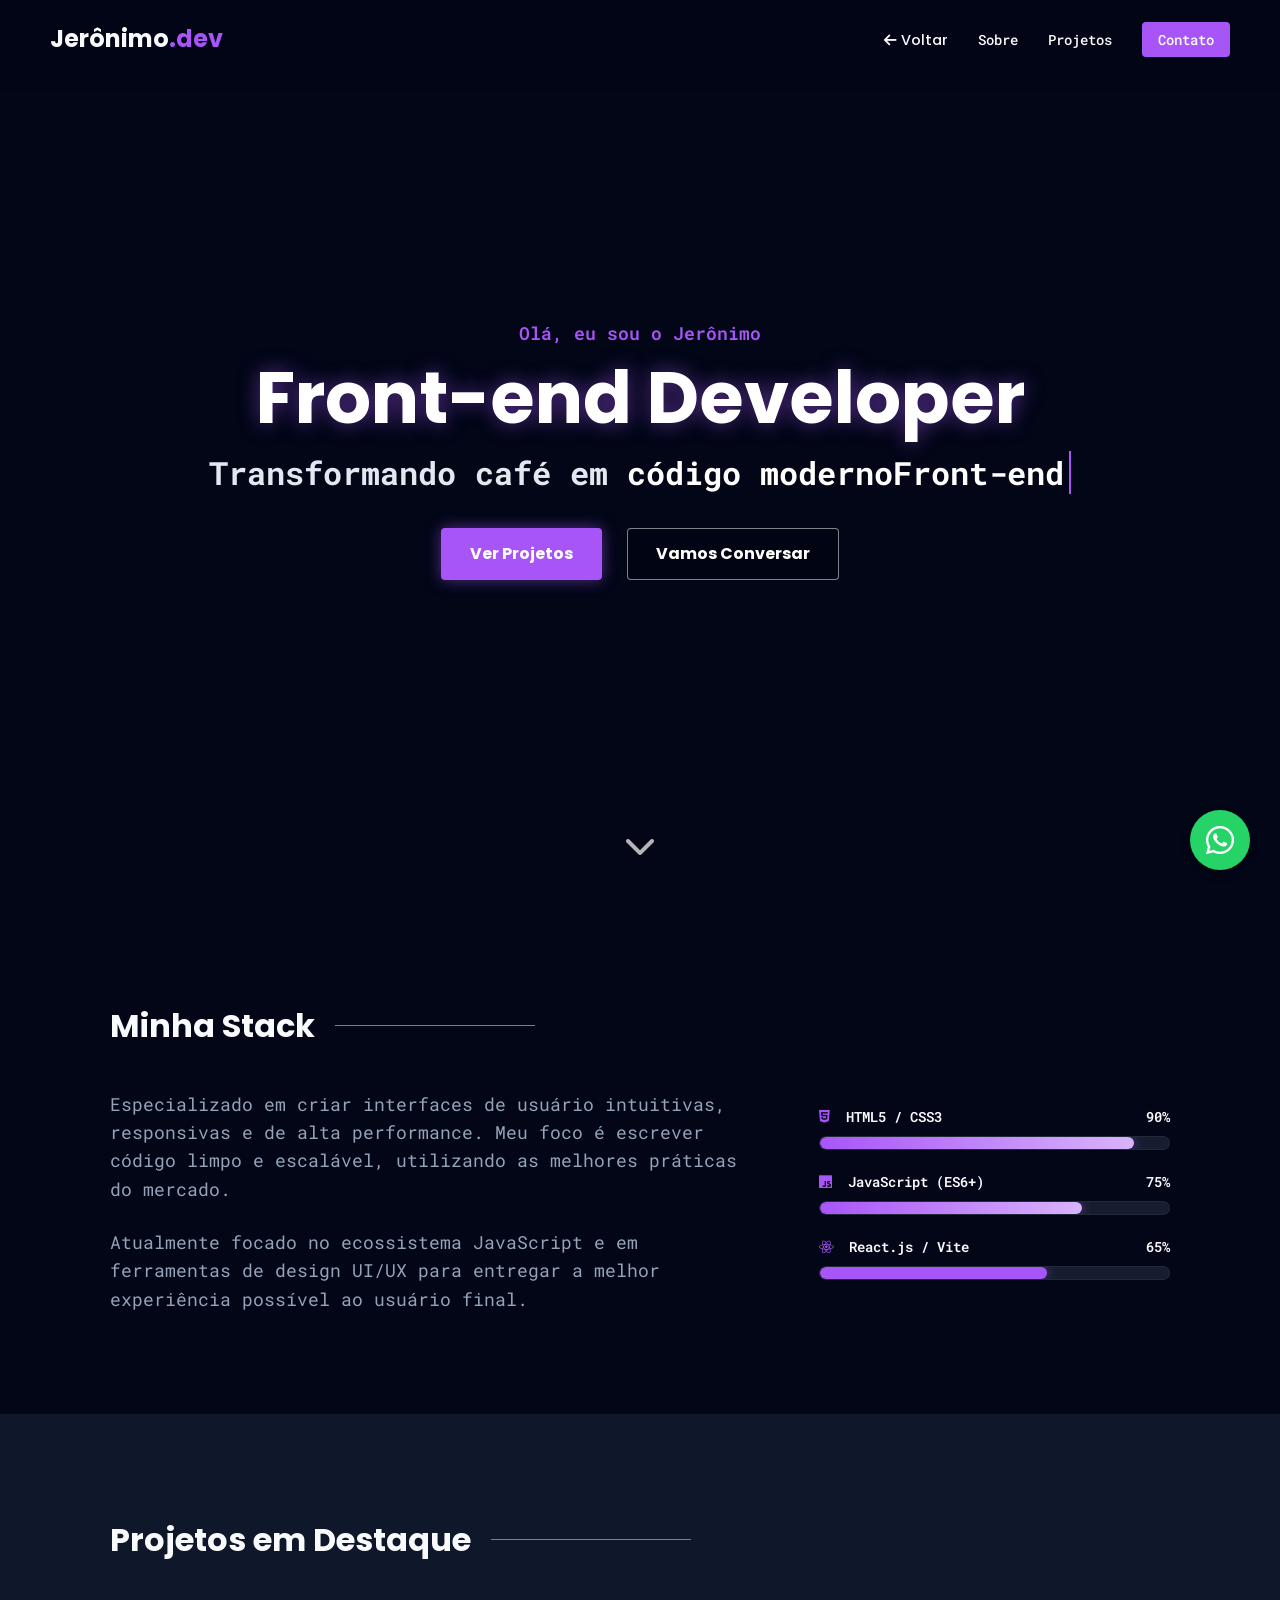
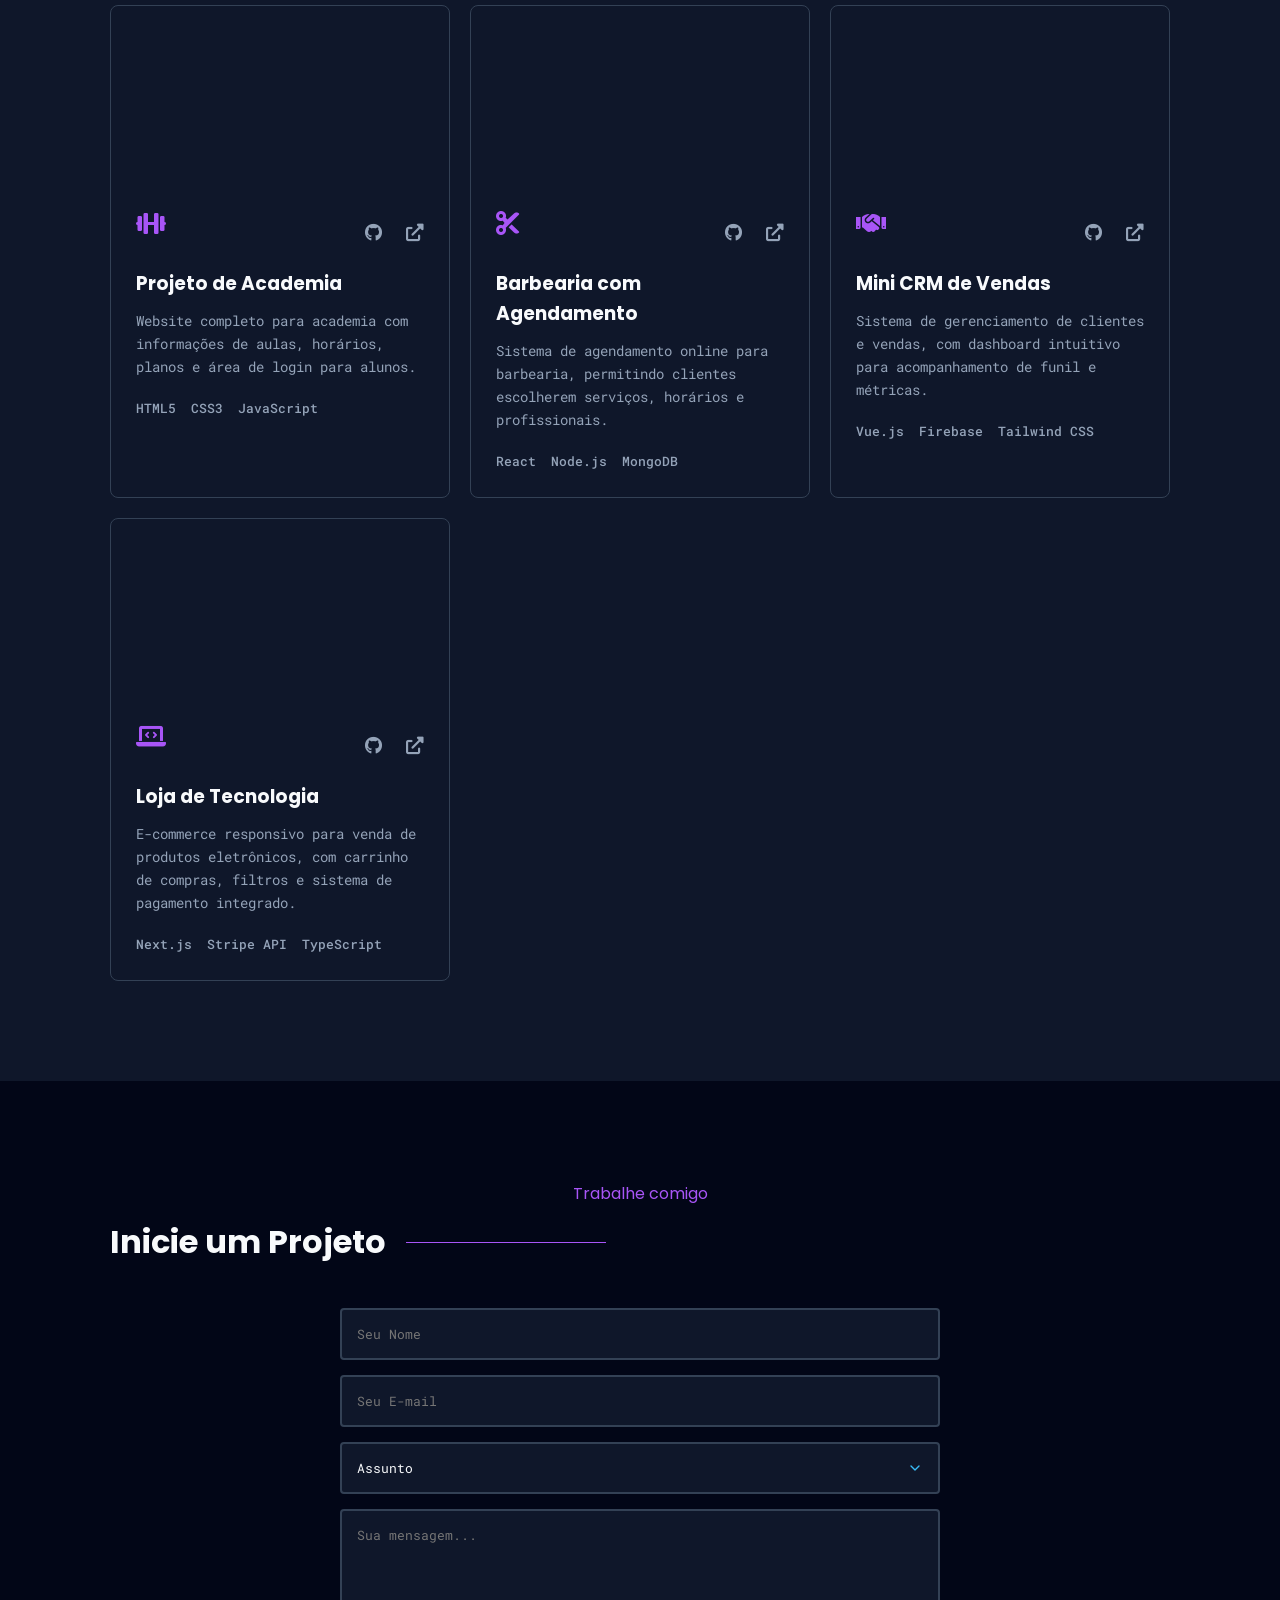
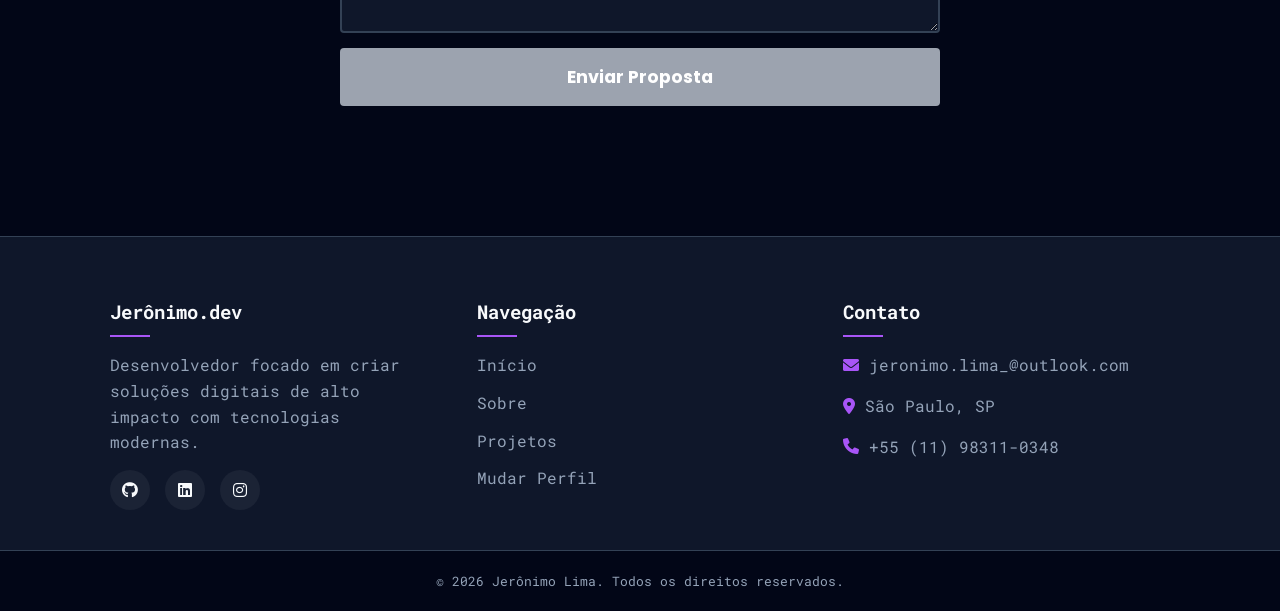
==== frontend.html @ f03e6da2 "Add files via upload" ====
<!DOCTYPE html>
<html lang="pt-br">
<head>
    <meta charset="UTF-8">
    <meta name="viewport" content="width=device-width, initial-scale=1.0">
    <link rel="icon" type="image/svg+xml" href="favicon-frontend.svg">
    <title>Jerônimo Lima | Front-end Developer</title>
    <link href="https://fonts.googleapis.com/css2?family=Poppins:wght@400;600;700&family=Roboto+Mono:wght@400;500&display=swap" rel="stylesheet">
    <link rel="stylesheet" href="https://cdnjs.cloudflare.com/ajax/libs/font-awesome/6.0.0/css/all.min.css">
    <link rel="stylesheet" href="style.css">
    <style>
        :root {
            /* Tons de roxo neon e fundo ultra escuro */
            --bg-color: #020617;      /* Slate 950 - Fundo mais profundo */
            --bg-secondary: #0f172a;  /* Slate 900 */
            --accent-color: #a855f7;  /* Roxo Neon (Purple 500) */
            --accent-glow: rgba(168, 85, 247, 0.5);
            --text-primary: #f8fafc;
        }

        /* Efeito de brilho neon para elementos principais */
        .hero-content h1 { 
            text-shadow: 0 0 20px var(--accent-glow);
        }

        .btn-primary {
            box-shadow: 0 0 15px var(--accent-glow);
            border: 1px solid rgba(168, 85, 247, 0.3);
        }

        .project-card:hover {
            box-shadow: 0 0 25px var(--accent-glow);
            border-color: var(--accent-color);
        }

        /* Ajuste na transparência da navbar para o tema dark */
        .navbar { background: rgba(2, 6, 23, 0.95); }
    </style>
</head>
<body>
    <nav class="navbar">
        <div class="logo"><a href="index.html">Jerônimo<span>.dev</span></a></div>
        <ul class="nav-links">
            <li><a href="index.html" class="highlight-text"><i class="fas fa-arrow-left"></i> Voltar</a></li>
            <li><a href="#about">Sobre</a></li>
            <li><a href="#projects">Projetos</a></li>
            <li><a href="#contact" class="btn-contact">Contato</a></li>
        </ul>
        <div class="menu-toggle"><i class="fas fa-bars"></i></div>
    </nav>

    <header id="home" class="hero" style="background: linear-gradient(rgba(2, 6, 23, 0.9), rgba(2, 6, 23, 0.8)), url('https://images.unsplash.com/photo-1555066931-4365d14bab8c?auto=format&fit=crop&q=80'); background-size: cover; background-attachment: fixed;">
        <div class="hero-content">
            <p class="greeting">Olá, eu sou o Jerônimo</p>
            <h1>Front-end Developer</h1>
            <h2 class="typewriter-text">Transformando café em <span id="typing">código moderno</span></h2>
            <div class="hero-btns">
                <a href="#projects" class="btn btn-primary">Ver Projetos</a>
                <a href="#contact" class="btn btn-outline">Vamos Conversar</a>
            </div>
        </div>
        <div class="scroll-indicator">
            <a href="#about"><i class="fas fa-chevron-down"></i></a>
        </div>
    </header>

    <section id="about" class="section">
        <div class="container">
            <h2 class="section-title">Minha Stack</h2>
            <div class="about-content">
                <div class="text">
                    <p>Especializado em criar interfaces de usuário intuitivas, responsivas e de alta performance. Meu foco é escrever código limpo e escalável, utilizando as melhores práticas do mercado.</p>
                    <br>
                    <p>Atualmente focado no ecossistema JavaScript e em ferramentas de design UI/UX para entregar a melhor experiência possível ao usuário final.</p>
                </div>
                <div class="skills-container">
                    <div class="skill-box">
                        <div class="skill-title"><span><i class="fab fa-html5"></i> HTML5 / CSS3</span><span>90%</span></div>
                        <div class="skill-bar"><div class="skill-per html" style="width: 90%;"></div></div>
                    </div>
                    <div class="skill-box">
                        <div class="skill-title"><span><i class="fab fa-js"></i> JavaScript (ES6+)</span><span>75%</span></div>
                        <div class="skill-bar"><div class="skill-per js" style="width: 75%;"></div></div>
                    </div>
                    <div class="skill-box">
                        <div class="skill-title"><span><i class="fab fa-react"></i> React.js / Vite</span><span>65%</span></div>
                        <div class="skill-bar"><div class="skill-per" style="width: 65%; background: var(--accent-color);"></div></div>
                    </div>
                </div>
            </div>
        </div>
    </section>

    <section id="projects" class="section" style="background: var(--bg-secondary);">
        <div class="container">
            <h2 class="section-title">Projetos em Destaque</h2>
            <div class="projects-grid">
                <!-- Projeto 1 -->
                <article class="project-card">
                    <img src="https://images.unsplash.com/photo-1571019625454-f45025740c0e?auto=format&fit=crop&q=80" alt="Projeto de Academia" class="card-img lazy-img" loading="lazy" decoding="async">
                    <div class="card-content">
                        <div class="card-header">
                            <i class="fas fa-dumbbell"></i>
                            <div class="links">
                                <a href="https://github.com/jeronimolima" target="_blank" title="GitHub"><i class="fab fa-github"></i></a>
                                <a href="https://github.com/jeronimolima" target="_blank" title="Link Direto"><i class="fas fa-external-link-alt"></i></a>
                            </div>
                        </div>
                        <h3>Projeto de Academia</h3>
                        <p>Website completo para academia com informações de aulas, horários, planos e área de login para alunos.</p>
                        <ul class="tech-list">
                            <li>HTML5</li>
                            <li>CSS3</li>
                            <li>JavaScript</li>
                        </ul>
                    </div>
                </article>

                <!-- Projeto 2 -->
                <article class="project-card">
                    <img src="https://images.unsplash.com/photo-1621607508756-b17fe5057579?auto=format&fit=crop&q=80" alt="Barbearia com Agendamento" class="card-img lazy-img" loading="lazy" decoding="async">
                    <div class="card-content">
                        <div class="card-header">
                            <i class="fas fa-cut"></i>
                            <div class="links">
                                <a href="https://github.com/jeronimolima" target="_blank" title="GitHub"><i class="fab fa-github"></i></a>
                                <a href="https://github.com/jeronimolima" target="_blank" title="Link Direto"><i class="fas fa-external-link-alt"></i></a>
                            </div>
                        </div>
                        <h3>Barbearia com Agendamento</h3>
                        <p>Sistema de agendamento online para barbearia, permitindo clientes escolherem serviços, horários e profissionais.</p>
                        <ul class="tech-list">
                            <li>React</li>
                            <li>Node.js</li>
                            <li>MongoDB</li>
                        </ul>
                    </div>
                </article>

                <!-- Projeto 3 -->
                <article class="project-card">
                    <img src="https://images.unsplash.com/photo-1556740738-b6a63e27c4df?auto=format&fit=crop&q=80" alt="Mini CRM de Vendas" class="card-img lazy-img" loading="lazy" decoding="async">
                    <div class="card-content">
                        <div class="card-header">
                            <i class="fas fa-handshake"></i>
                            <div class="links">
                                <a href="https://github.com/jeronimolima" target="_blank" title="GitHub"><i class="fab fa-github"></i></a>
                                <a href="https://github.com/jeronimolima" target="_blank" title="Link Direto"><i class="fas fa-external-link-alt"></i></a>
                            </div>
                        </div>
                        <h3>Mini CRM de Vendas</h3>
                        <p>Sistema de gerenciamento de clientes e vendas, com dashboard intuitivo para acompanhamento de funil e métricas.</p>
                        <ul class="tech-list">
                            <li>Vue.js</li>
                            <li>Firebase</li>
                            <li>Tailwind CSS</li>
                        </ul>
                    </div>
                </article>

                <!-- Projeto 4 (Novo) -->
                <article class="project-card">
                    <img src="https://images.unsplash.com/photo-1593642632823-8f785ba67e45?auto=format&fit=crop&q=80" alt="Loja de Tecnologia" class="card-img lazy-img" loading="lazy" decoding="async">
                    <div class="card-content">
                        <div class="card-header">
                            <i class="fas fa-laptop-code"></i>
                            <div class="links">
                                <a href="https://github.com/jeronimolima" target="_blank" title="GitHub"><i class="fab fa-github"></i></a>
                                <a href="https://github.com/jeronimolima" target="_blank" title="Link Direto"><i class="fas fa-external-link-alt"></i></a>
                            </div>
                        </div>
                        <h3>Loja de Tecnologia</h3>
                        <p>E-commerce responsivo para venda de produtos eletrônicos, com carrinho de compras, filtros e sistema de pagamento integrado.</p>
                        <ul class="tech-list">
                            <li>Next.js</li>
                            <li>Stripe API</li>
                            <li>TypeScript</li>
                        </ul>
                    </div>
                </article>
            </div>
        </div>
    </section>

    <section id="contact" class="section">
        <div class="container center-text">
            <p class="highlight-text">Trabalhe comigo</p>
            <h2 class="section-title">Inicie um Projeto</h2>
            <form id="contactForm" class="contact-form" action="https://formsubmit.co/jeronimo.lima_@outlook.com" method="POST">
                <input type="text" id="name" name="name" placeholder="Seu Nome" required>
                <input type="email" id="email" name="email" placeholder="Seu E-mail" required>
                <select id="reason" name="reason" required>
                    <option value="" disabled selected>Assunto</option>
                    <option value="freelance">Projeto Freelance</option>
                    <option value="hiring">Oportunidade de Emprego</option>
                    <option value="other">Outros</option>
                </select>
                <input type="hidden" name="_subject" value="Contato Portfólio Front-end - Jerônimo Lima">
                <input type="hidden" name="_autorespond" value="Olá! Recebi sua mensagem sobre projetos de Desenvolvimento Front-end. Analisarei os detalhes e entrarei em contato com você o mais breve possível. Atenciosamente, Jerônimo Lima.">

                <textarea name="message" placeholder="Sua mensagem..." rows="5" required></textarea>
                <button type="submit" id="submitBtn" class="btn btn-primary big-btn" disabled>Enviar Proposta</button>
            </form>
        </div>
    </section>

    <footer>
        <div class="container footer-content">
            <div class="footer-col">
                <h3>Jerônimo<span>.dev</span></h3>
                <p>Desenvolvedor focado em criar soluções digitais de alto impacto com tecnologias modernas.</p>
                <div class="social-links-footer">
                    <a href="https://github.com/jeronimolima" target="_blank"><i class="fab fa-github"></i></a>
                    <a href="https://www.linkedin.com/in/jeronimolima/" target="_blank"><i class="fab fa-linkedin"></i></a>
                    <a href="https://www.instagram.com/jeronimolima/" target="_blank"><i class="fab fa-instagram"></i></a>
                </div>
            </div>
            <div class="footer-col">
                <h3>Navegação</h3>
                <ul>
                    <li><a href="#home">Início</a></li>
                    <li><a href="#about">Sobre</a></li>
                    <li><a href="#projects">Projetos</a></li>
                    <li><a href="index.html">Mudar Perfil</a></li>
                </ul>
            </div>
            <div class="footer-col">
                <h3>Contato</h3>
                <p><i class="fas fa-envelope"></i> jeronimo.lima_@outlook.com</p>
                <p><i class="fas fa-map-marker-alt"></i> São Paulo, SP</p>
                <p><i class="fas fa-phone"></i> +55 (11) 98311-0348</p>
            </div>
        </div>
        <div class="footer-bottom">
            <p>&copy; <span id="year">2026</span> Jerônimo Lima. Todos os direitos reservados.</p>
        </div>
    </footer>

    <!-- Botão Flutuante WhatsApp -->
    <a href="https://wa.me/5511983110348?text=Olá%20Jerônimo,%20tenho%20interesse%20em%20um%20projeto%20de%20Desenvolvimento%20Front-end." class="btn-whatsapp" target="_blank" title="Falar pelo WhatsApp">
        <i class="fab fa-whatsapp"></i>
    </a>

    <!-- Botão Voltar Fixo para Mobile -->
    <a href="index.html" class="btn-back-floating" title="Voltar ao Menu"><i class="fas fa-arrow-left"></i></a>

    <script src="script.js"></script>
</body>
</html>
---- style.css ----
/* Variáveis e Reset */
:root {
    --bg-color: #0f172a; /* Fundo Escuro (Slate 900) - Combina com o banner */
    --bg-secondary: #1e293b; /* Fundo Cartões (Slate 800) */
    --text-primary: #f1f5f9; /* Texto Claro (Slate 100) */
    --text-secondary: #94a3b8; /* Texto Secundário (Slate 400) */
    --accent-color: #38bdf8; /* Azul Elétrico (Sky 400) - Contraste moderno */
    --accent-glow: rgba(56, 189, 248, 0.2);
    --font-heading: 'Poppins', sans-serif;
    --font-body: 'Roboto Mono', monospace;
    --transition: all 0.3s ease-in-out;
}

* {
    margin: 0;
    padding: 0;
    box-sizing: border-box;
}

body {
    background-color: var(--bg-color);
    color: var(--text-primary);
    font-family: var(--font-body);
    line-height: 1.6;
    overflow-x: hidden;
}

/* Utilitários */
a { text-decoration: none; color: inherit; transition: var(--transition); }
ul { list-style: none; }

.container {
    max-width: 1100px;
    margin: 0 auto;
    padding: 0 20px;
}

.section { padding: 100px 0; }
.section-title {
    font-family: var(--font-heading);
    font-size: 2rem;
    color: var(--text-primary);
    margin-bottom: 40px;
    display: flex;
    align-items: center;
}
.section-title::after {
    content: "";
    display: block;
    width: 200px;
    height: 1px;
    background: var(--accent-color);
    margin-left: 20px;
    opacity: 1;
}

/* Navbar */
.navbar {
    display: flex;
    justify-content: space-between;
    align-items: center;
    padding: 20px 50px;
    position: fixed;
    width: 100%;
    top: 0;
    background: rgba(15, 23, 42, 0.95); /* Fundo escuro translúcido */
    backdrop-filter: blur(10px);
    z-index: 1000;
    box-shadow: 0 2px 10px rgba(0,0,0,0.3);
    transition: transform 0.3s ease-in-out;
}

/* Classe para esconder a navbar ao rolar para baixo */
.navbar.navbar-hidden {
    transform: translateY(-100%);
}

.logo {
    font-family: var(--font-heading);
    font-size: 1.5rem;
    font-weight: 700;
}
.logo span { color: var(--accent-color); }

.nav-links { display: flex; gap: 30px; }
.nav-links a {
    font-size: 0.9rem;
    color: var(--text-primary);
    font-weight: 500;
}
.nav-links a:hover { color: var(--accent-color); }

.btn-contact {
    background-color: var(--accent-color);
    color: #fff !important;
    padding: 8px 16px;
    border-radius: 4px;
}
.btn-contact:hover { opacity: 0.9; transform: translateY(-2px); }

/* Hero Section */
.hero {
    height: 100vh;
    display: flex;
    align-items: center;
    justify-content: center; /* Centraliza o conteúdo */
    text-align: center; /* Alinha texto ao centro */
    padding: 0 10%;
    /* Imagem de fundo com sobreposição escura e efeito Parallax */
    background: linear-gradient(rgba(15, 23, 42, 0.8), rgba(15, 23, 42, 0.6)), url('jeronimo_banner.jpeg');
    background-size: cover;
    background-position: center top;
    background-attachment: fixed;
    position: relative;
}

.hero-content h1 {
    font-family: var(--font-heading);
    font-size: 4.5rem;
    margin: 10px 0;
    line-height: 1.1;
    color: #ffffff; /* Texto branco para contraste */
}

.greeting { color: var(--accent-color); font-size: 1.1rem; font-weight: 600; }
.typewriter-text { font-size: 2rem; color: #e2e8f0; margin-bottom: 30px; }
#typing { color: #ffffff; border-right: 2px solid var(--accent-color); padding-right: 5px; animation: blink 0.7s infinite; }

@keyframes blink { 50% { border-color: transparent; } }

.btn {
    display: inline-block;
    padding: 12px 28px;
    border-radius: 4px;
    font-weight: bold;
    font-family: var(--font-heading);
    cursor: pointer;
    transition: var(--transition);
}

.btn-primary {
    background: var(--accent-color);
    border: 1px solid transparent;
    color: #ffffff;
    box-shadow: 0 4px 6px var(--accent-glow);
}
.btn-primary:hover {
    background: #1d4ed8;
    box-shadow: 0 6px 12px var(--accent-glow);
    transform: translateY(-3px);
}

.btn:disabled {
    background-color: #9ca3af;
    cursor: not-allowed;
    border-color: transparent;
    color: #fff;
    box-shadow: none;
    transform: none !important;
}

.btn-outline {
    margin-left: 15px;
    color: #ffffff; /* Texto branco no banner escuro */
    border: 1px solid rgba(255, 255, 255, 0.5);
    background: rgba(0,0,0,0.2); /* Fundo sutil */
}
.btn-outline:hover { 
    border-color: var(--accent-color); 
    color: #fff; 
    background: var(--accent-color); 
}

/* Scroll Indicator (Seta Animada) */
.scroll-indicator {
    position: absolute;
    bottom: 30px;
    left: 50%;
    transform: translateX(-50%);
    z-index: 10;
    animation: bounce 2s infinite;
}

.scroll-indicator a {
    color: #ffffff;
    font-size: 2rem;
    opacity: 0.7;
    transition: opacity 0.3s;
}

.scroll-indicator a:hover { opacity: 1; color: var(--accent-color); }

@keyframes bounce {
    0%, 20%, 50%, 80%, 100% {
        transform: translateX(-50%) translateY(0);
    }
    40% {
        transform: translateX(-50%) translateY(-20px);
    }
    60% {
        transform: translateX(-50%) translateY(-10px);
    }
}

/* About / Tech Stack */
.about-content {
    display: flex;
    justify-content: space-between;
    align-items: center;
    gap: 50px;
}
.text p { color: var(--text-secondary); font-size: 1.1rem; }

/* Skills Progress Bars */
.skills-container {
    width: 100%;
    max-width: 450px; /* Limita a largura para não ficar esticado */
}
.skill-box { margin-bottom: 20px; }

.skill-title {
    display: flex;
    justify-content: space-between;
    margin-bottom: 8px;
    font-weight: 600;
    color: var(--text-primary);
    font-size: 0.9rem;
}

.skill-title i {
    margin-right: 8px;
    color: var(--accent-color);
}

/* Tooltips Animados */
.tooltip-trigger {
    position: relative;
    cursor: pointer;
}

.tooltip-trigger::after {
    content: attr(data-tooltip);
    position: absolute;
    bottom: 125%; /* Posiciona acima do texto */
    left: 50%;
    transform: translateX(-50%) translateY(10px);
    background-color: var(--text-primary);
    color: #fff;
    padding: 5px 10px;
    border-radius: 4px;
    font-size: 0.75rem;
    white-space: nowrap;
    opacity: 0;
    visibility: hidden;
    transition: var(--transition);
    pointer-events: none;
    box-shadow: 0 4px 6px rgba(0,0,0,0.1);
    z-index: 10;
}

/* Triângulo do Tooltip */
.tooltip-trigger::before {
    content: '';
    position: absolute;
    bottom: 115%;
    left: 50%;
    transform: translateX(-50%) translateY(10px);
    border: 5px solid transparent;
    border-top-color: var(--text-primary);
    opacity: 0;
    visibility: hidden;
    transition: var(--transition);
    z-index: 10;
}

.tooltip-trigger:hover::after,
.tooltip-trigger:hover::before {
    opacity: 1;
    visibility: visible;
    transform: translateX(-50%) translateY(0);
}

.skill-bar {
    height: 14px;
    background: rgba(51, 65, 85, 0.4); /* Fundo translúcido para efeito glass */
    border-radius: 20px;
    overflow: hidden;
    border: 1px solid rgba(255, 255, 255, 0.05);
}

.skill-per {
    height: 100%;
    background: linear-gradient(90deg, var(--accent-color) 0%, #ffffff 180%);
    border-radius: 20px;
    animation: fillBars 2s ease-out forwards;
    box-shadow: 0 0 12px var(--accent-glow);
    width: 0; /* Começa zerado para animação */
    position: relative;
}

/* Definição das porcentagens finais */
.skill-per.html { width: 90%; }
.skill-per.css { width: 85%; }
.skill-per.js { width: 75%; }
/* Classes utilitárias para Logística */
.skill-per.p-100 { width: 100%; }
.skill-per.p-95 { width: 95%; }

@keyframes fillBars {
    from { width: 0; }
}

/* Project Grid (Glassmorphism Cards) */
.projects-grid {
    display: grid;
    grid-template-columns: repeat(auto-fill, minmax(300px, 1fr));
    gap: 20px;
}

.project-card {
    background: var(--bg-secondary);
    padding: 0; /* Remove padding para a imagem preencher as bordas */
    overflow: hidden; /* Garante que a imagem respeite o border-radius */
    border-radius: 8px;
    transition: var(--transition);
    border: 1px solid #334155; /* Borda mais escura e sutil */
    display: flex;
    flex-direction: column;
}

.project-card .card-img {
    width: 100%;
    height: 180px;
    object-fit: cover;
    border-bottom: 1px solid #334155;
    opacity: 0;
    transition: opacity 0.8s ease-in-out;
    background-color: var(--bg-secondary); /* Placeholder enquanto carrega */
}

.project-card .card-img.loaded {
    opacity: 1;
}

.card-content { padding: 25px; }

.project-card:hover {
    transform: translateY(-10px);
    border-color: var(--accent-color);
    box-shadow: 0 10px 30px -15px rgba(0, 0, 0, 0.1);
}

.card-header {
    display: flex;
    justify-content: space-between;
    margin-bottom: 20px;
    color: var(--accent-color);
    font-size: 1.5rem;
}
.card-header .links a { margin-left: 10px; color: var(--text-secondary); font-size: 1.1rem; }
.card-header .links a:hover { color: var(--accent-color); }

.project-card h3 {
    margin-bottom: 10px;
    color: var(--text-primary);
    font-family: var(--font-heading);
}

.project-card p {
    color: var(--text-secondary);
    font-size: 0.9rem;
    margin-bottom: 20px;
}

.tech-list { display: flex; gap: 15px; font-size: 0.8rem; color: var(--text-secondary); font-weight: 500;}

/* Assinatura do Autor nos Projetos */
.project-author {
    font-size: 0.7rem;
    color: var(--accent-color);
    margin-top: 15px;
    font-weight: 700;
    text-transform: uppercase;
    letter-spacing: 1px;
    border-top: 1px solid rgba(255, 255, 255, 0.05);
    padding-top: 10px;
    transition: var(--transition);
}

.project-author:hover {
    text-shadow: 0 0 10px var(--accent-color), 0 0 20px var(--accent-glow);
    cursor: pointer;
}

.verified-badge {
    margin-left: 5px;
    font-size: 0.85em;
    vertical-align: middle;
    color: var(--accent-color);
}

/* Contact Section */
.center-text { text-align: center; }
.highlight-text { color: var(--accent-color); font-family: var(--font-heading); margin-bottom: 10px; }
.contact-desc {
    max-width: 600px;
    margin: 0 auto 40px auto;
    color: var(--text-secondary);
}

/* Estilos do Formulário */
.contact-form {
    max-width: 600px;
    margin: 0 auto 30px auto;
    display: flex;
    flex-direction: column;
    gap: 15px;
}

.contact-form input, .contact-form textarea, .contact-form select {
    width: 100%;
    padding: 15px;
    background: var(--bg-secondary); /* Fundo escuro */
    border: 2px solid #334155;
    border-radius: 4px;
    color: var(--text-primary);
    font-family: var(--font-body);
    outline: none;
    transition: var(--transition);
}

.contact-form select {
    appearance: none;
    -webkit-appearance: none;
    -moz-appearance: none;
    background-image: url("data:image/svg+xml,%3Csvg xmlns='http://www.w3.org/2000/svg' width='24' height='24' viewBox='0 0 24 24' fill='none' stroke='%2338bdf8' stroke-width='2' stroke-linecap='round' stroke-linejoin='round'%3E%3Cpolyline points='6 9 12 15 18 9'%3E%3C/polyline%3E%3C/svg%3E");
    background-repeat: no-repeat;
    background-position: right 15px center;
    background-size: 16px;
    cursor: pointer;
}

.contact-form input:focus, .contact-form textarea:focus, .contact-form select:focus {
    border-color: var(--accent-color);
    background-color: #fff;
    color: var(--bg-color); /* Muda o texto para escuro para contrastar com o fundo branco */
}

.big-btn { padding: 15px 40px; font-size: 1.1rem; }

/* Mensagem de Sucesso (AJAX) */
.form-success {
    text-align: center;
    padding: 40px;
    background: var(--bg-secondary);
    border: 2px solid var(--accent-color);
    border-radius: 8px;
    color: var(--text-primary);
    animation: fadeIn 0.5s ease-in-out;
    display: flex;
    flex-direction: column;
    align-items: center;
}
@keyframes fadeIn { from { opacity: 0; transform: translateY(10px); } to { opacity: 1; transform: translateY(0); } }

.social-links { margin-top: 50px; font-size: 1.5rem; }
.social-links a { margin: 0 15px; color: var(--text-secondary); }
.social-links a:hover { color: var(--accent-color); }

footer {
    background: var(--bg-secondary);
    color: var(--text-secondary);
    border-top: 1px solid #334155;
    padding-top: 60px;
}

.footer-content {
    display: grid;
    grid-template-columns: repeat(auto-fit, minmax(250px, 1fr));
    gap: 40px;
    padding-bottom: 40px;
}

.footer-col h3 {
    color: var(--text-primary);
    font-size: 1.2rem;
    margin-bottom: 25px;
    position: relative;
}

.footer-col h3::after {
    content: '';
    position: absolute;
    left: 0;
    bottom: -10px;
    width: 40px;
    height: 2px;
    background-color: var(--accent-color);
}

.footer-col ul li {
    margin-bottom: 12px;
}

.footer-col ul li a {
    color: var(--text-secondary);
    transition: var(--transition);
}

.footer-col ul li a:hover {
    color: var(--accent-color);
    padding-left: 5px;
}

.footer-col p {
    margin-bottom: 15px;
    display: flex;
    align-items: center;
    gap: 10px;
}

.footer-col p i {
    color: var(--accent-color);
}

.social-links-footer {
    display: flex;
    gap: 15px;
}

.social-links-footer a {
    display: inline-flex;
    align-items: center;
    justify-content: center;
    width: 40px;
    height: 40px;
    background: rgba(255, 255, 255, 0.05);
    color: var(--text-primary);
    border-radius: 50%;
    transition: var(--transition);
}

.social-links-footer a:hover {
    background: var(--accent-color);
    transform: translateY(-5px);
}

.footer-bottom {
    background: var(--bg-color);
    padding: 20px;
    text-align: center;
    font-size: 0.8rem;
    border-top: 1px solid #334155;
}

/* Efeito de transição para o ano */
#year {
    opacity: 0;
    transition: opacity 1.5s ease-in-out;
    display: inline-block;
}

#year.visible {
    opacity: 1;
}

/* Botão Flutuante WhatsApp */
.btn-whatsapp {
    position: fixed;
    bottom: 30px;
    right: 30px;
    width: 60px;
    height: 60px;
    background-color: #25d366; /* Verde WhatsApp */
    color: #fff !important;
    border-radius: 50%;
    display: flex;
    align-items: center;
    justify-content: center;
    font-size: 2rem;
    box-shadow: 0 4px 10px rgba(0,0,0,0.3);
    z-index: 1000;
    transition: all 0.3s ease;
    animation: pulse-green 2s infinite, shake-whatsapp 5s infinite;
}

/* Botão Flutuante Voltar (Mobile Only) */
.btn-back-floating {
    display: none; /* Escondido por padrão no desktop */
}

@media (max-width: 768px) {
    .btn-back-floating {
        display: flex;
        position: fixed;
        bottom: 30px;
        left: 30px;
        width: 55px;
        height: 55px;
        background-color: var(--accent-color);
        color: #fff !important;
        border-radius: 50%;
        align-items: center;
        justify-content: center;
        font-size: 1.5rem;
        box-shadow: 0 4px 15px rgba(0,0,0,0.4);
        z-index: 1000;
        transition: var(--transition);
        border: 2px solid rgba(255,255,255,0.2);
    }
    .btn-back-floating:hover { transform: scale(1.1); }
    
    /* Esconde o link de voltar da navbar no mobile para evitar duplicidade */
    .nav-links .highlight-text { display: none !important; }
}

.btn-whatsapp:hover {
    transform: scale(1.1);
    background-color: #128c7e;
    animation-play-state: paused;
}

@keyframes pulse-green {
    0% {
        box-shadow: 0 4px 10px rgba(0,0,0,0.3), 0 0 0 0 rgba(37, 211, 102, 0.7);
    }
    70% {
        box-shadow: 0 4px 10px rgba(0,0,0,0.3), 0 0 0 15px rgba(37, 211, 102, 0);
    }
    100% {
        box-shadow: 0 4px 10px rgba(0,0,0,0.3), 0 0 0 0 rgba(37, 211, 102, 0);
    }
}

@keyframes shake-whatsapp {
    0%, 80%, 100% { transform: rotate(0deg); }
    82%, 86%, 90%, 94%, 98% { transform: rotate(-15deg); }
    84%, 88%, 92%, 96% { transform: rotate(15deg); }
}

/* Menu Toggle para Tema Claro */
.menu-toggle {
    display: none;
    font-size: 1.5rem;
    cursor: pointer;
    color: var(--text-primary);
    transition: var(--transition);
}
.menu-toggle:hover { color: var(--accent-color); }

/* Responsividade */
@media (max-width: 768px) {
    .navbar { padding: 20px; }
    
    .hero {
        flex-direction: column;
        justify-content: center;
        text-align: center;
        padding-top: 80px;
        background-attachment: scroll; /* Remove o efeito parallax fixo no mobile para evitar zoom */
        background-position: center center; /* Centraliza o foco da imagem na tela pequena */
    }
    .hero-content h1 { font-size: 2.5rem; }
    .about-content { flex-direction: column; }
    .btn-outline { margin: 20px 0 0 0; display: block; }
    
    .menu-toggle { display: block; z-index: 1001; }

    .nav-links {
        position: absolute;
        top: 70px;
        right: 0;
        width: 100%;
        height: 0;
        background: rgba(15, 23, 42, 0.98); /* Fundo escuro no mobile */
        backdrop-filter: blur(10px);
        flex-direction: column;
        align-items: center;
        justify-content: center;
        overflow: hidden;
        transition: height 0.4s ease-in-out, padding 0.4s ease-in-out;
        gap: 30px;
        border-bottom: 2px solid var(--accent-color);
        box-shadow: 0 10px 20px rgba(0,0,0,0.05);
    }
    
    .nav-links.active {
        padding: 20px 0;
    }
    
    .nav-links li { opacity: 0; transform: translateY(-20px); transition: all 0.5s ease; }
    .nav-links.active li { opacity: 1; transform: translateY(0); }
}
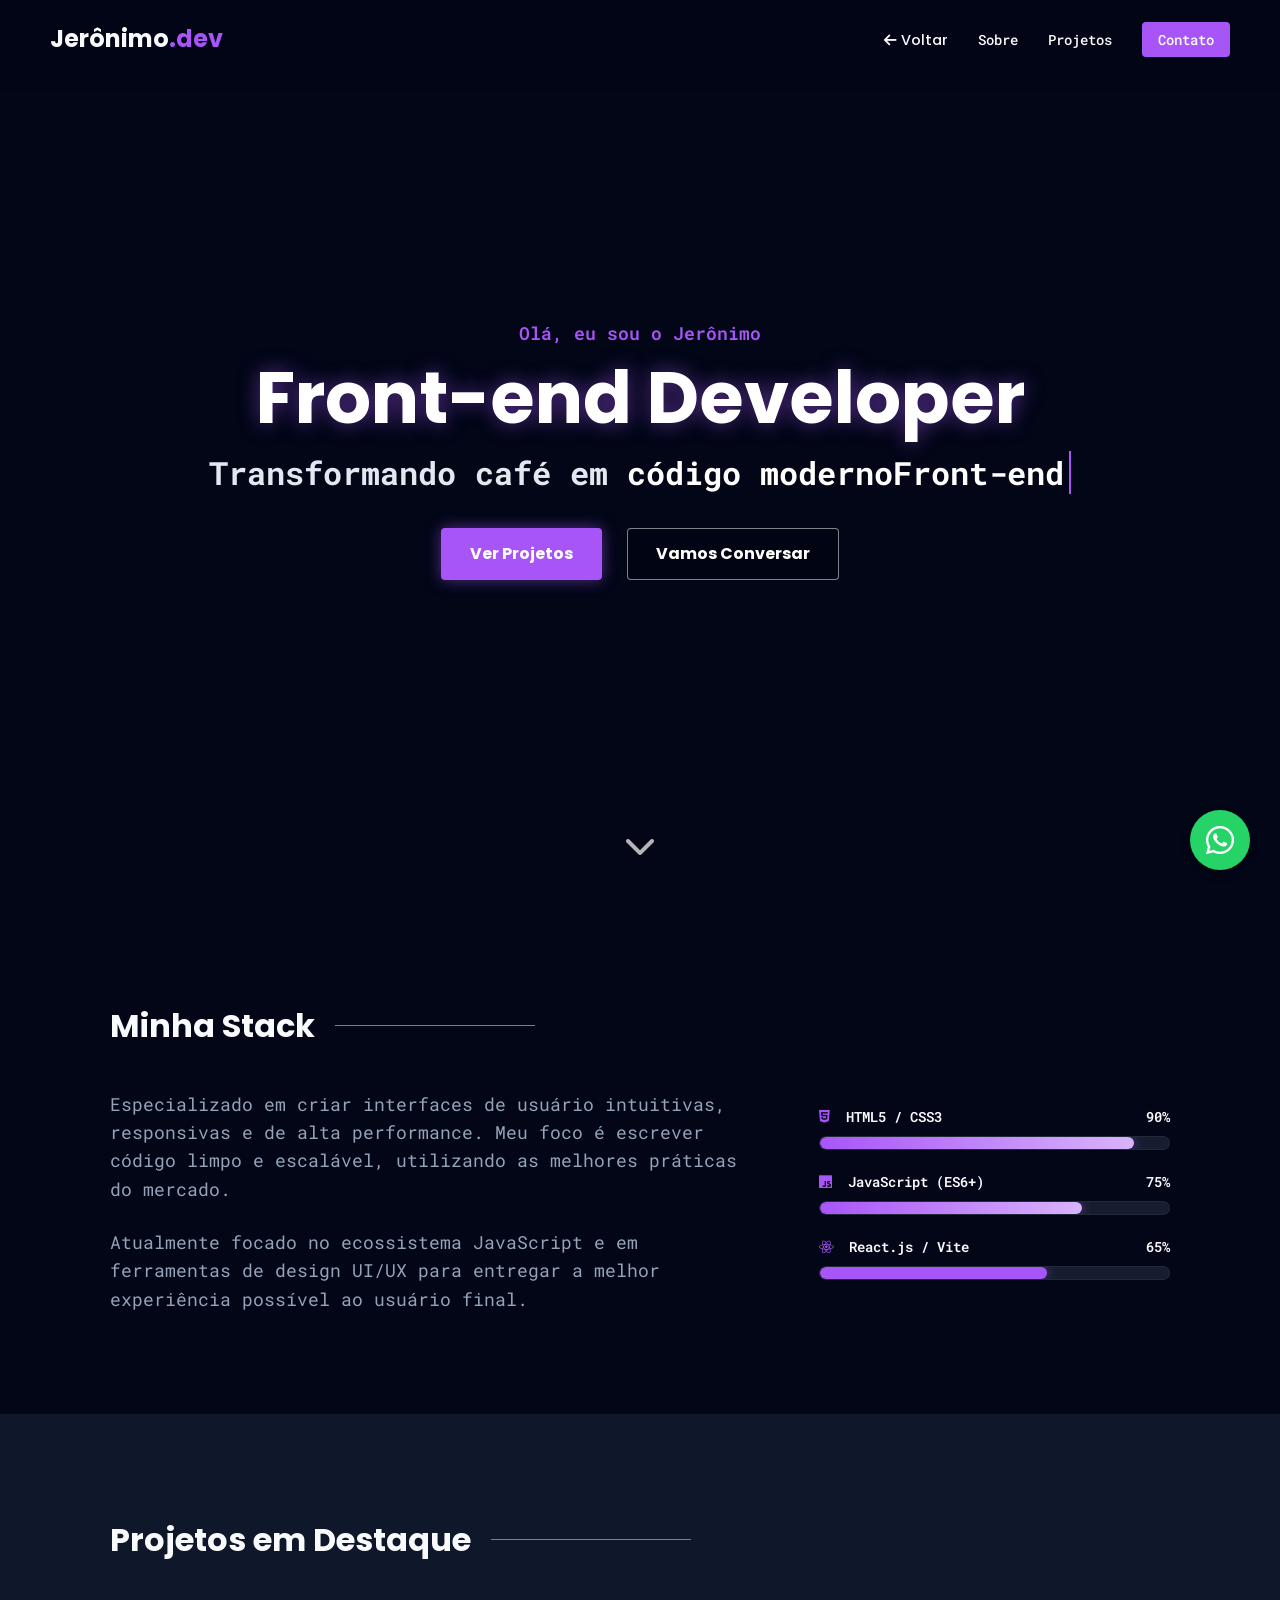
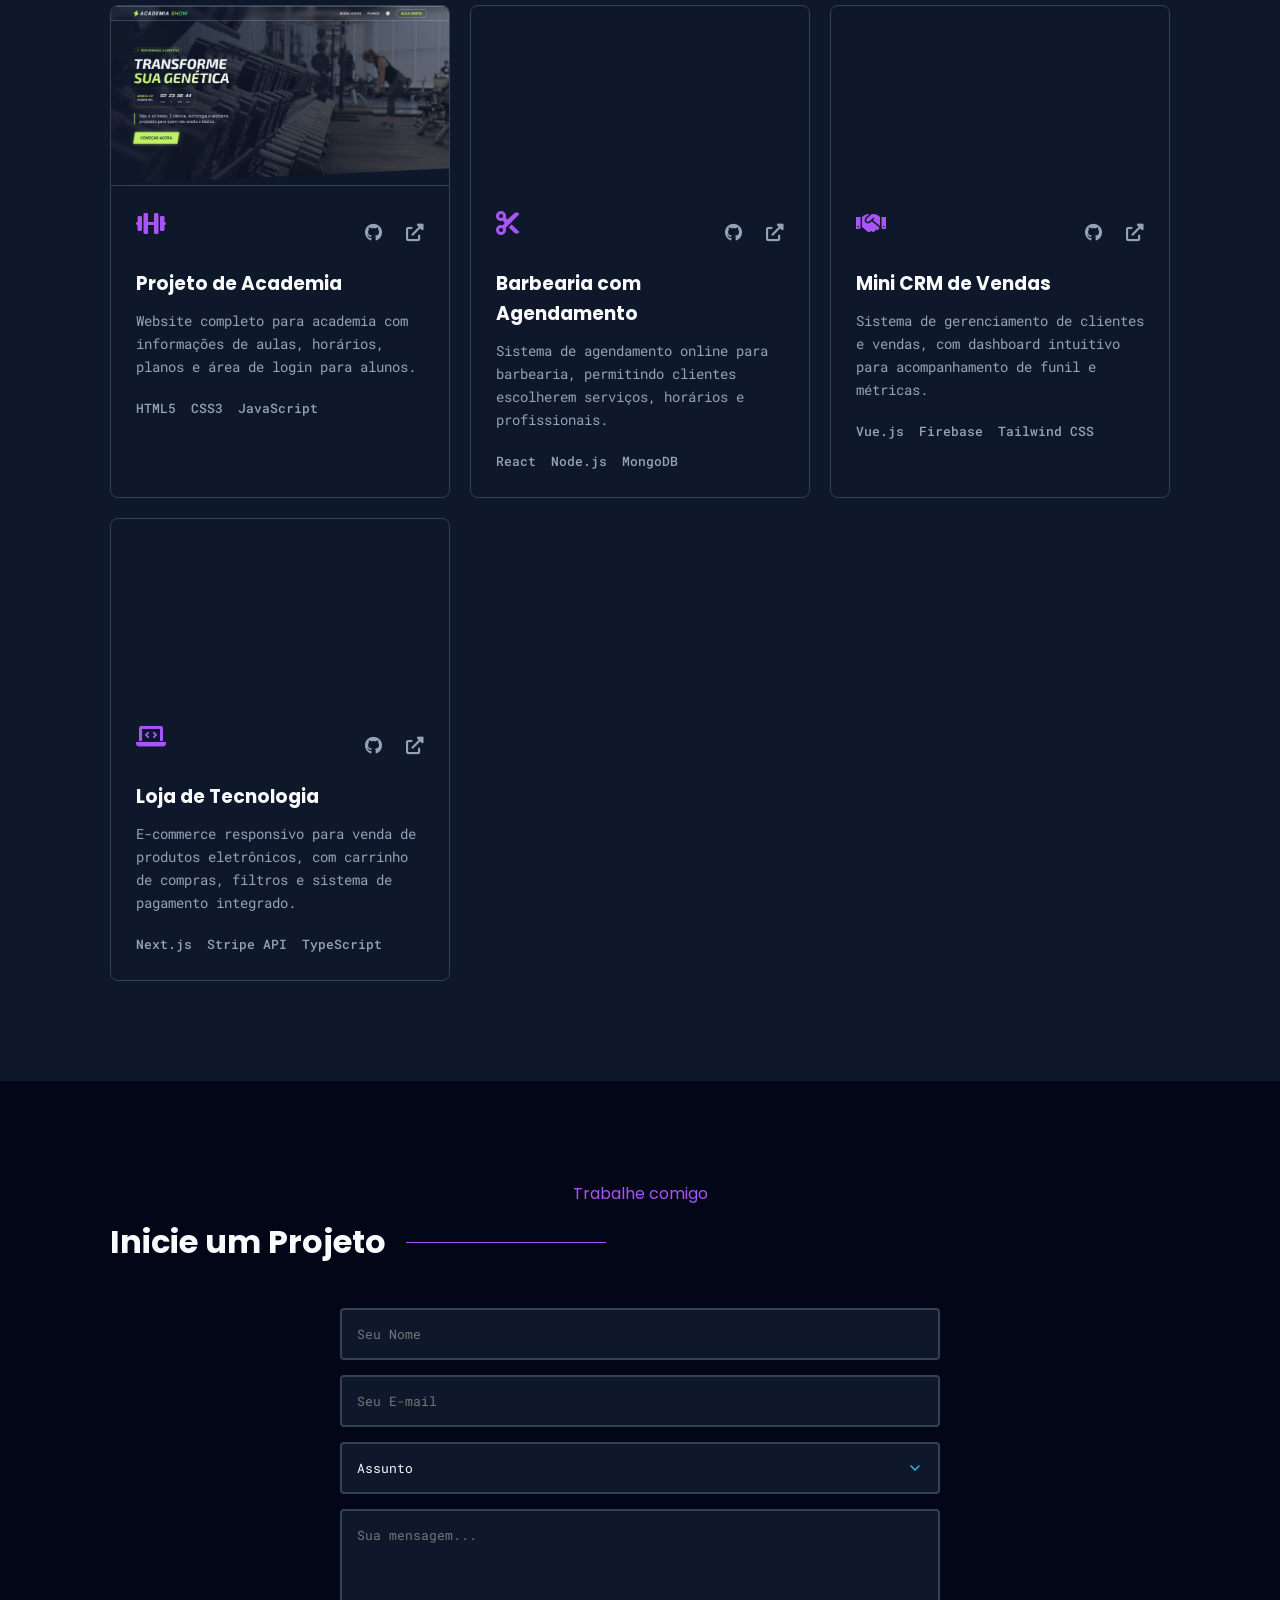
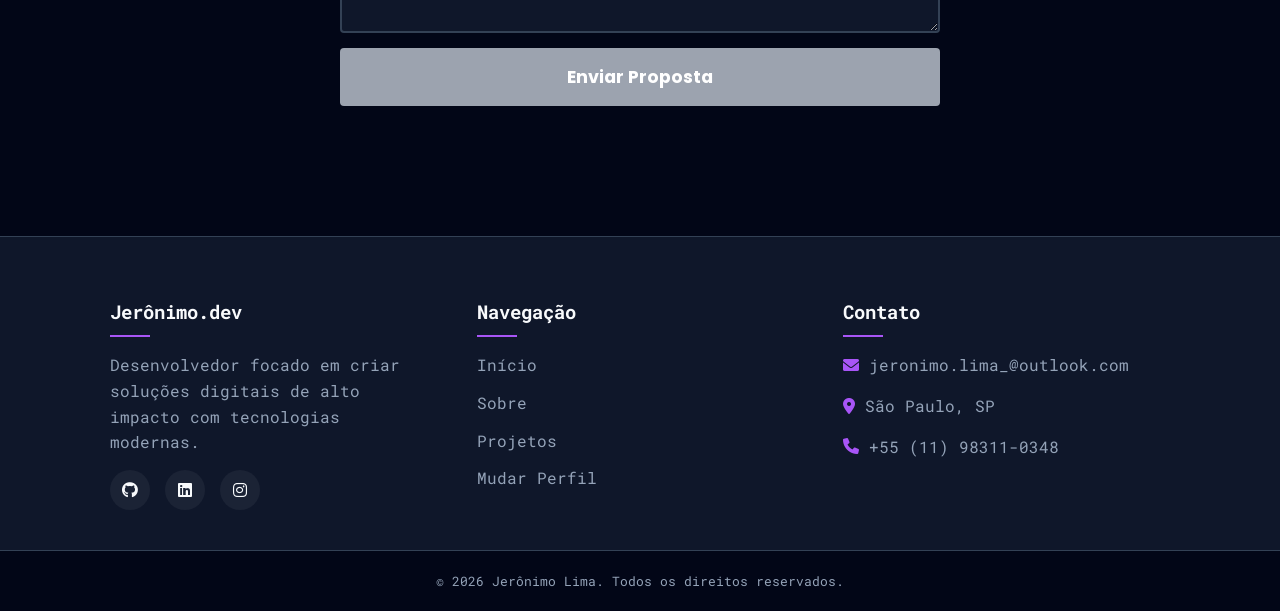
==== commit b4bb5500: "Update frontend.html" ====
--- a/frontend.html
+++ b/frontend.html
@@ -97,13 +97,13 @@
             <div class="projects-grid">
                 <!-- Projeto 1 -->
                 <article class="project-card">
-                    <img src="https://images.unsplash.com/photo-1571019625454-f45025740c0e?auto=format&fit=crop&q=80" alt="Projeto de Academia" class="card-img lazy-img" loading="lazy" decoding="async">
+                    <img src="img_academia.png" alt="Projeto de Academia" class="card-img lazy-img" loading="lazy" decoding="async">
                     <div class="card-content">
                         <div class="card-header">
                             <i class="fas fa-dumbbell"></i>
                             <div class="links">
-                                <a href="https://github.com/jeronimolima" target="_blank" title="GitHub"><i class="fab fa-github"></i></a>
-                                <a href="https://github.com/jeronimolima" target="_blank" title="Link Direto"><i class="fas fa-external-link-alt"></i></a>
+                                <a href="https://github.com/jeronimolim" target="_blank" title="GitHub"><i class="fab fa-github"></i></a>
+                                <a href="https://jeronimolimma.github.io/academiashow/" target="_blank" title="Link Direto"><i class="fas fa-external-link-alt"></i></a>
                             </div>
                         </div>
                         <h3>Projeto de Academia</h3>
@@ -246,4 +246,4 @@
 
     <script src="script.js"></script>
 </body>
-</html>+</html>
